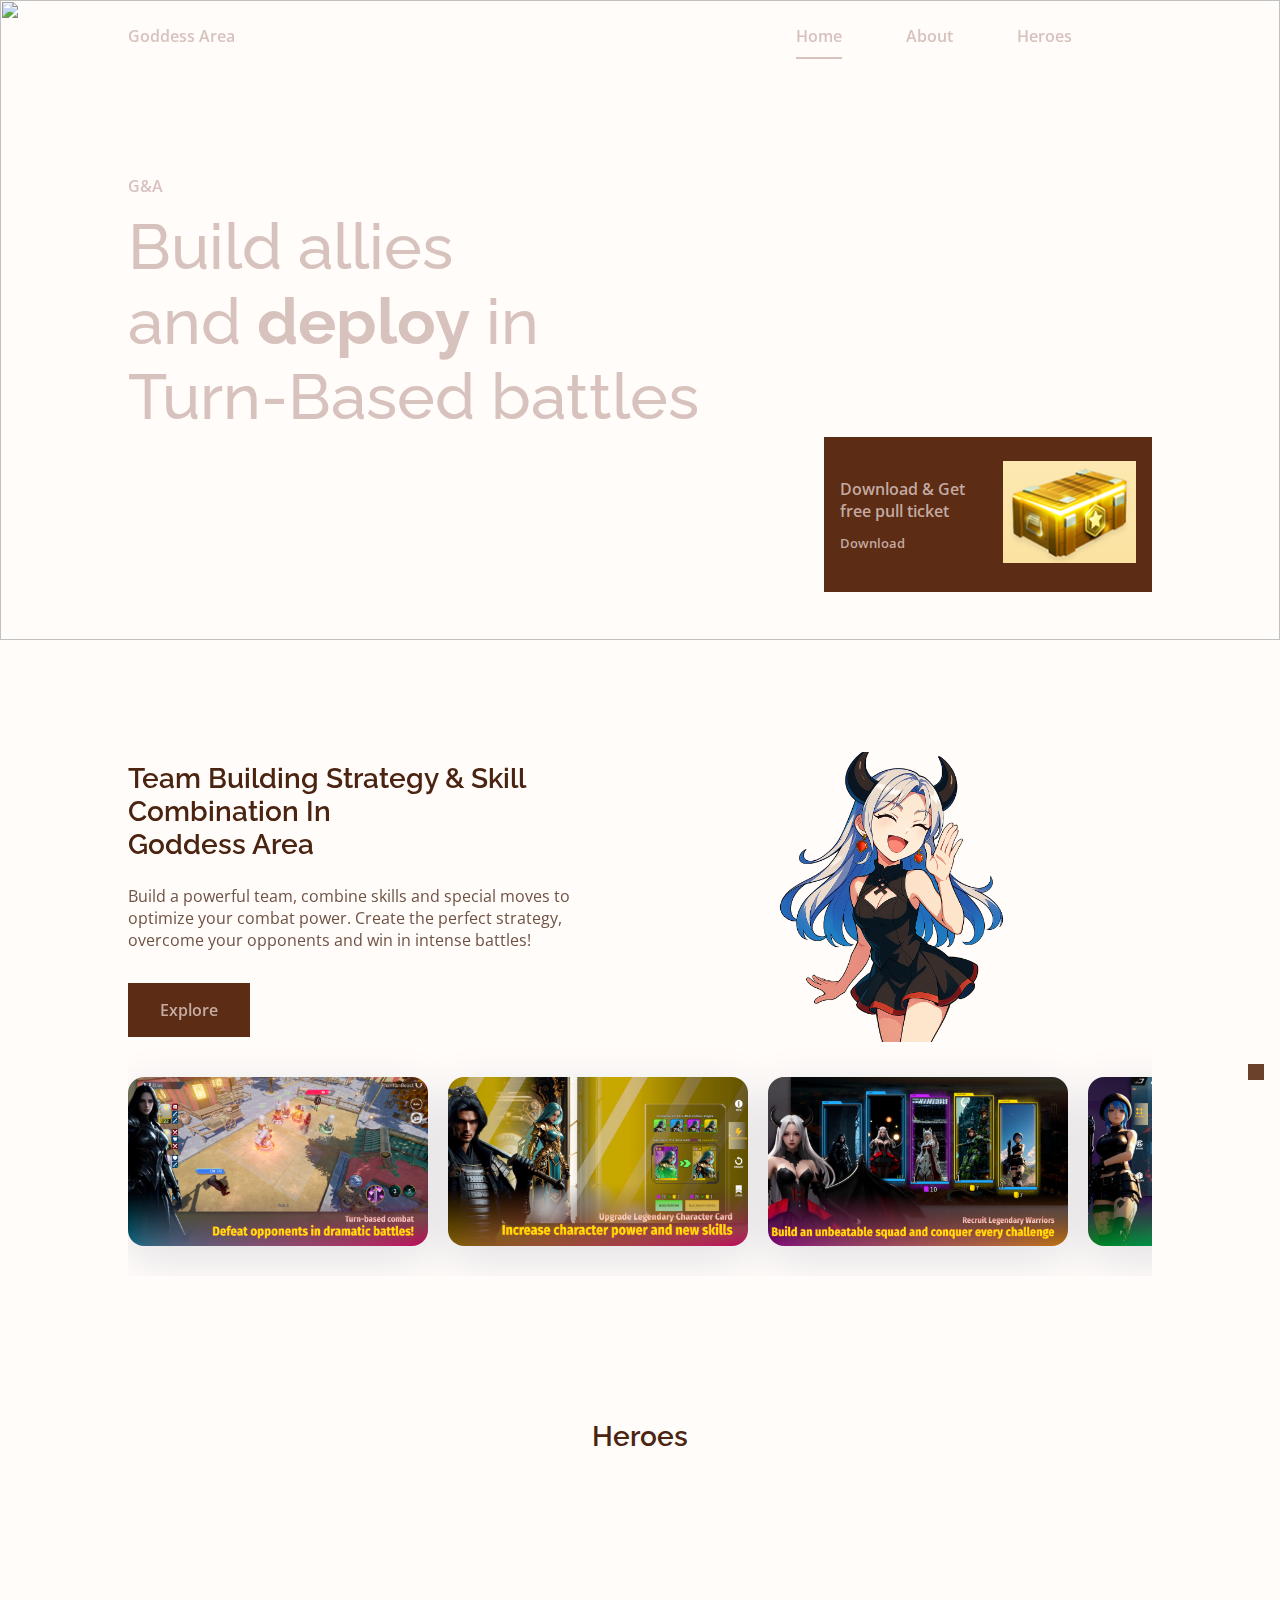
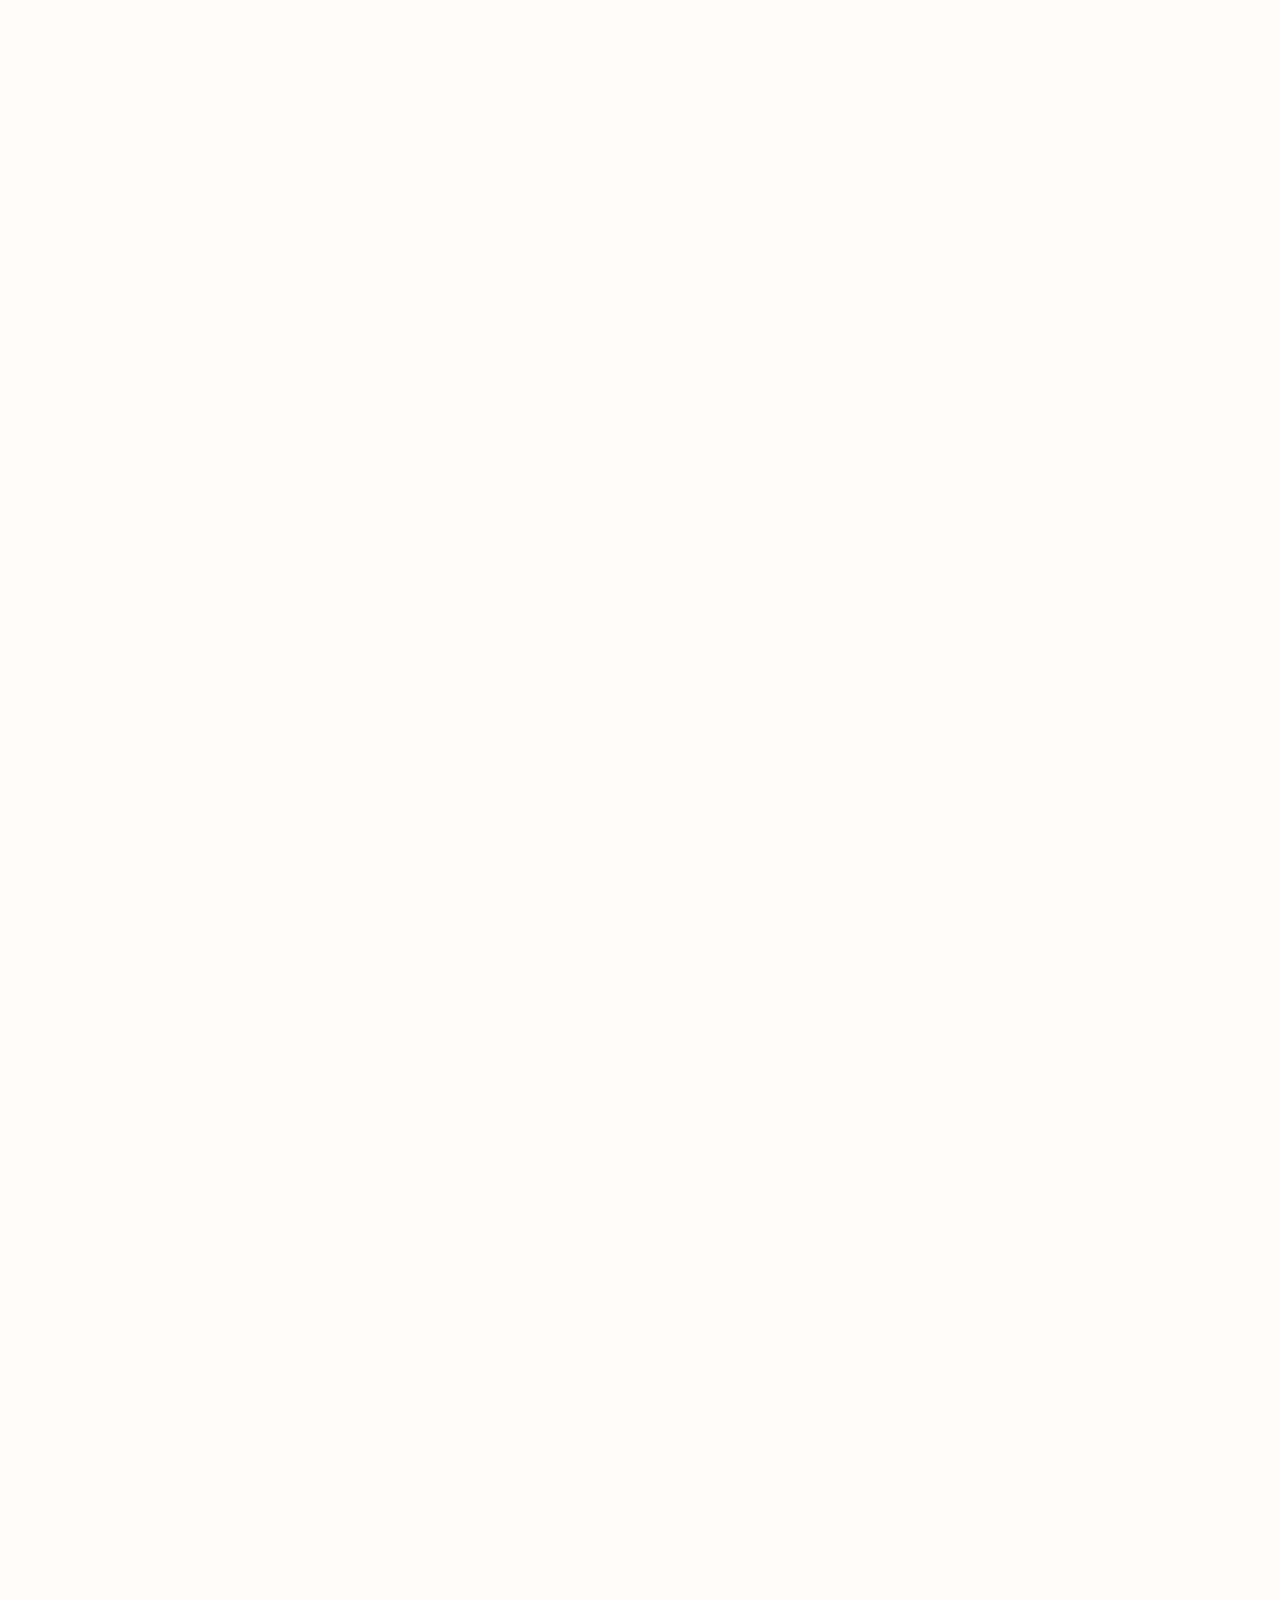
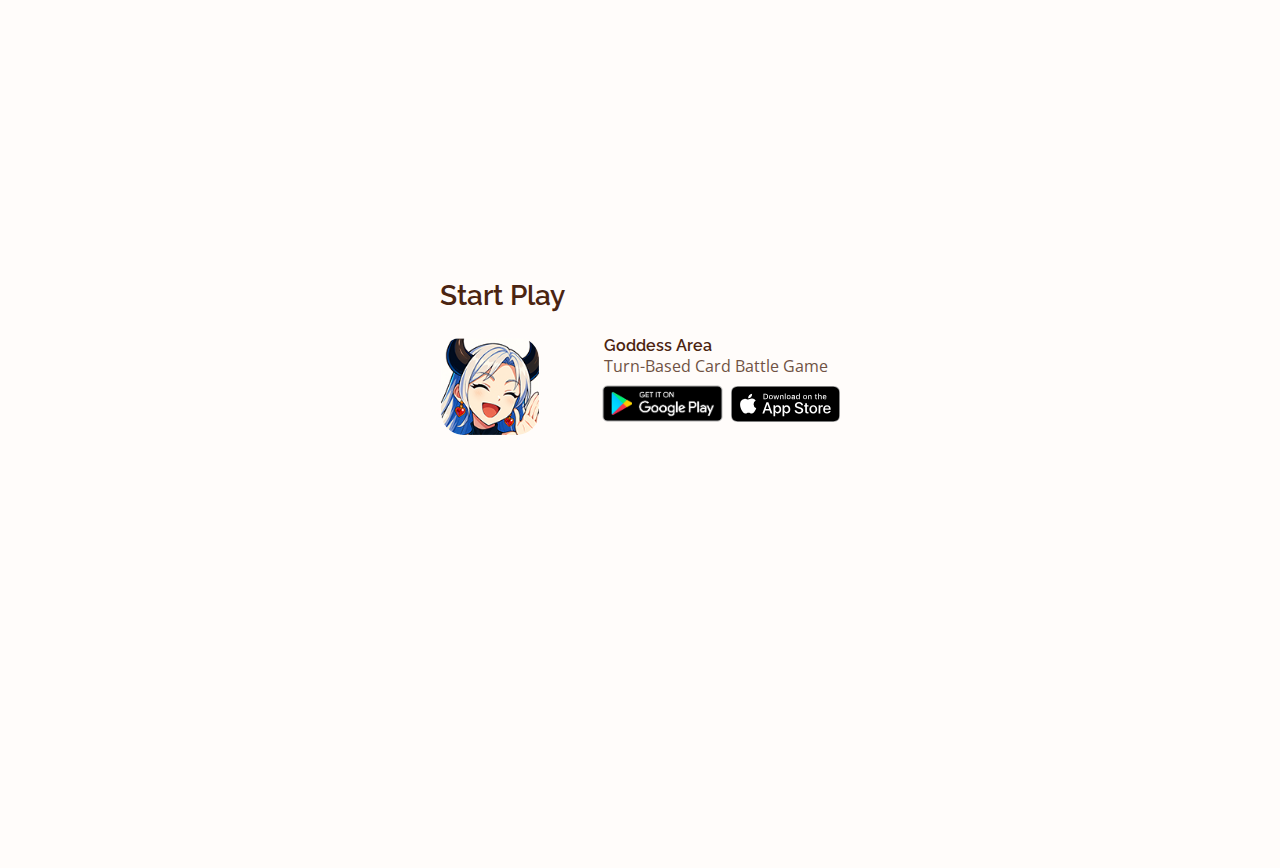
==== GoddessArea/index.html @ d46646c2 "add ga website" ====
<!DOCTYPE html>
    <html lang="en">
    <head>
        <meta charset="UTF-8">
        <meta name="viewport" content="width=device-width, initial-scale=1.0">

        <link rel="shortcut icon" href="assets/img/favicon.png" type="image/png">

        <!--=============== REMIXICONS ===============-->
        <link href="https://cdn.jsdelivr.net/npm/remixicon@2.5.0/fonts/remixicon.css" rel="stylesheet">
        
        <!--=============== SWIPER CSS ===============-->
        <link rel="stylesheet" href="assets/css/swiper-bundle.min.css">

        <!--=============== CSS ===============-->
        <link rel="stylesheet" href="assets/css/tobi.css" />
        <link rel="stylesheet" href="assets/css/styles.css">
        

        <title>Goddess Area</title>
    </head>
    <body>
        <header class="header" id="header">
            <nav class="nav container">
                <a href="#" class="nav__logo">Goddess Area</a>

                <div class="nav__menu" id="nav-menu">
                    <ul class="nav__list">
                        <li class="nav__item">
                            <a href="#home" class="nav__link active-link">Home</a>
                        </li>
                        <li class="nav__item">
                            <a href="#about" class="nav__link">About</a>
                        </li>
                        <li class="nav__item">
                            <a href="#heros" class="nav__link">Heroes</a>
                        </li>
                        <li class="nav__item">
                            <a href="#download" class="nav__link"></a>
                        </li>
                    </ul>

                    <div class="nav__dark">
                        <!-- Theme change button -->
                        <span class="change-theme-name">Dark mode</span>
                        <i class="ri-moon-line change-theme" id="theme-button"></i>
                    </div>

                    <i class="ri-close-line nav__close" id="nav-close"></i>
                </div>

                <div class="nav__toggle" id="nav-toggle">
                    <i class="ri-function-line"></i>
                </div>
            </nav>
        </header>

        <main class="main">
            <!--==================== HOME ====================-->
            <section class="home" id="home">
                <img src="assets/img/home.png" alt="" class="home__img">

                <div class="home__container container grid">
                    <div class="home__data">
                        <span class="home__data-subtitle">G&A</span>
                        <h1 class="home__data-title">Build allies <br>and <b>deploy</b> in <br>Turn-Based battles</h1>
                        <!-- <a href="#" class="button">Explore</a> -->

                    </div>

                    <div class="home__social">
                        <!-- <a href="https://www.facebook.com/" target="_blank" class="home__social-link">
                            <i class="ri-facebook-box-fill"></i>
                        </a>
                        <a href="https://www.instagram.com/" target="_blank" class="home__social-link">
                            <i class="ri-instagram-fill"></i>
                        </a>
                        <a href="https://twitter.com/" target="_blank" class="home__social-link">
                            <i class="ri-twitter-fill"></i>
                        </a> -->

                        <!-- <a href="https://www.youtube.com/@HarmonyVibeTune" target="_blank" class="home__social-link">
                            <i class="ri-youtube-fill"></i>
                        </a>
                        <a href="" target="_blank" class="home__social-link">
                            <i class="ri-instagram-fill"></i>
                        </a>
                        <a href="mailto:harmony@do-v.com" target="_blank" class="home__social-link">
                            <i class="ri-mail-fill"></i>
                        </a> -->
                    </div>

                    <div class="home__info">
                        <div>
                            <span class="home__info-title">Download & Get free pull ticket</span>
                            <a href="#download" class="button button--flex button--link home__info-button">
                                Download <i class="ri-arrow-right-line"></i>
                            </a>
                        </div>

                        <div class="home__info-overlay">
                            <img src="assets/img/boxgold.png" alt="" class="home__info-img">
                        </div>
                    </div>
                </div>
            </section>

            <!--==================== ABOUT ====================-->
            <section class="about section" id="about">
                <div class="about__container container grid">
                    <div class="about__data">
                        <h2 class="section__title about__title">Team Building Strategy & Skill Combination in<br> Goddess Area</h2>
                        <p class="about__description">Build a powerful team, combine skills and special moves to optimize your combat power. Create the perfect strategy, overcome your opponents and win in intense battles!
                        </p>
                        <a href="#" class="button">Explore</a>
                    </div>

                    <div class="about__img">
                        <!-- <div class="about__img-overlay">
                            <img src="assets/img/about1.png" alt="" class="about__img-one">
                        </div> -->

                        <div class="about__img-overlay">
                            <img src="assets/img/about2.png" alt="" class="about__img-two">
                        </div>
                    </div>
                </div>

                <!-- <section class="app__screenshots app__section"> -->
                    <div class="container">
                        <h2 class="app__section-title"></h2>
                    </div>
                    <div class="app__screenshots-wrapper container">
                        <div class="app__screenshots-list">
                            <a href="assets/img/preview/1.png" class="lightbox">
                                <img src="assets/img/preview/1.png" class="app__screenshot" alt="" />
                            </a>
                            <a href="assets/img/preview/2.png" class="lightbox">
                                <img src="assets/img/preview/2.png" class="app__screenshot" alt="" />
                            </a>
                            <a href="assets/img/preview/3.png" class="lightbox">
                                <img src="assets/img/preview/3.png" class="app__screenshot" alt="" />
                            </a>
                            <a href="assets/img/preview/3.png" class="lightbox">
                                <img src="assets/img/preview/4.png" class="app__screenshot" alt="" />
                            </a>                                                        
                        </div>
                    </div>
                <!-- </section> -->


            </section>
            
            <!--==================== DISCOVER ====================-->
            <!-- <section class="discover section" id="discover">
                <h2 class="section__title">Discover the most <br> attractive places</h2>
                
                <div class="discover__container container swiper-container">
                    <div class="swiper-wrapper">
                        
                        <div class="discover__card swiper-slide">
                            <img src="assets/img/discover1.jpg" alt="" class="discover__img">
                            <div class="discover__data">
                                <h2 class="discover__title">Bali</h2>
                                <span class="discover__description">24 tours available</span>
                            </div>
                        </div>

                        
                        <div class="discover__card swiper-slide">
                            <img src="assets/img/discover2.jpg" alt="" class="discover__img">
                            <div class="discover__data">
                                <h2 class="discover__title">Hawaii</h2>
                                <span class="discover__description">15 tours available</span>
                            </div>
                        </div>

                        
                        <div class="discover__card swiper-slide">
                            <img src="assets/img/discover3.jpg" alt="" class="discover__img">
                            <div class="discover__data">
                                <h2 class="discover__title">Hvar</h2>
                                <span class="discover__description">18 tours available</span>
                            </div>
                        </div>

                        
                        <div class="discover__card swiper-slide">
                            <img src="assets/img/discover4.jpg" alt="" class="discover__img">
                            <div class="discover__data">
                                <h2 class="discover__title">Whitehaven</h2>
                                <span class="discover__description">32 tours available</span>
                            </div>
                        </div>
                    </div>
                </div>
            </section> -->

            <!--==================== EXPERIENCE ====================-->
            <!-- <section class="experience section">
                <h2 class="section__title">With Our Experience <br> We Will Serve You</h2>

                <div class="experience__container container grid">
                    <div class="experience__content grid">
                        <div class="experience__data">
                            <h2 class="experience__number">20</h2>
                            <span class="experience__description">Year <br> Experience</span>
                        </div>

                        <div class="experience__data">
                            <h2 class="experience__number">75</h2>
                            <span class="experience__description">Complete <br> tours</span>
                        </div>

                        <div class="experience__data">
                            <h2 class="experience__number">650+</h2>
                            <span class="experience__description">Tourist <br> Destination</span>
                        </div>
                    </div>

                    <div class="experience__img grid">
                        <div class="experience__overlay">
                            <img src="assets/img/experience1.jpg" alt="" class="experience__img-one">
                        </div>
                        
                        <div class="experience__overlay">
                            <img src="assets/img/experience2.jpg" alt="" class="experience__img-two">
                        </div>
                    </div>
                </div>
            </section> -->

            <!--==================== VIDEO ====================-->
            <!-- <section class="video section">
                <h2 class="section__title">Demo</h2>

                <div class="video__container container">
                    <p class="video__description">Find out more with our video of the most beautiful and 
                        pleasant places for you and your family.
                    </p>

                    <div class="video__content">
                        <video id="video-file">
                            <source src="assets/video/video.mp4" type="video/mp4">
                        </video>

                        <button class="button button--flex video__button" id="video-button">
                            <i class="ri-play-line video__button-icon" id="video-icon"></i>
                        </button>
                        <iframe width="960" height="540"
                            src="https://www.youtube.com/embed/tgbNymZ7vqY?controls=0">
                        </iframe>
                    </div>
                </div>
            </section> -->

            <!--==================== PLACES ====================-->
            <section class="place section" id="heros">
                <h2 class="section__title">Heroes</h2>

                <div class="place__container container grid">
                    <!--==================== PLACES CARD 1 ====================-->
                    <div class="place__card">
                        <img src="assets/img/cs/1.png" alt="" class="place__img">
                        
                        <div class="place__content">
                            <span class="place__rating">
                                <i class="ri-star-line place__rating-icon"></i>
                                <!-- <span class="place__rating-number">4,8</span> -->
                            </span>

                            <div class="place__data">
                                <h3 class="place__title">Azure</h3>
                                <span class="place__subtitle">Legendary</span>
                                <!-- <span class="place__price">$0</span> -->
                            </div>
                        </div>

                        <button class="button button--flex place__button">
                            <i class="ri-arrow-right-line"></i>
                        </button>
                    </div>

                    <!--==================== PLACES CARD 2 ====================-->
                    <div class="place__card">
                        <img src="assets/img/cs/2.png" alt="" class="place__img">
                        
                        <div class="place__content">
                            <span class="place__rating">
                                <i class="ri-star-line place__rating-icon"></i>
                                <!-- <span class="place__rating-number">5,0</span> -->
                            </span>

                            <div class="place__data">
                                <h3 class="place__title">Warrior</h3>
                                <span class="place__subtitle">Legendary</span>
                                <!-- <span class="place__price">$0</span> -->
                            </div>
                        </div>

                        <button class="button button--flex place__button">
                            <i class="ri-arrow-right-line"></i>
                        </button>
                    </div>

                    <!--==================== PLACES CARD 3 ====================-->
                    <div class="place__card">
                        <img src="assets/img/cs/3.png" alt="" class="place__img">
                        
                        <div class="place__content">
                            <span class="place__rating">
                                <i class="ri-star-line place__rating-icon"></i>
                                <!-- <span class="place__rating-number">4,9</span> -->
                            </span>

                            <div class="place__data">
                                <h3 class="place__title">Xiaoyi</h3>
                                <span class="place__subtitle">Legendary</span>
                                <!-- <span class="place__price">$0</span> -->
                            </div>
                        </div>

                        <button class="button button--flex place__button">
                            <i class="ri-arrow-right-line"></i>
                        </button>
                    </div>

                    <!--==================== PLACES CARD 4 ====================-->
                    <div class="place__card">
                        <img src="assets/img/cs/4.png" alt="" class="place__img">
                        
                        <div class="place__content">
                            <span class="place__rating">
                                <i class="ri-star-line place__rating-icon"></i>
                                <!-- <span class="place__rating-number">4,8</span> -->
                            </span>

                            <div class="place__data">
                                <h3 class="place__title">Dryad</h3>
                                <span class="place__subtitle">Legendary</span>
                                <!-- <span class="place__price">$0</span> -->
                            </div>
                        </div>

                        <button class="button button--flex place__button">
                            <i class="ri-arrow-right-line"></i>
                        </button>
                    </div>

                    <!--==================== PLACES CARD 5 ====================-->
                    <div class="place__card">
                        <img src="assets/img/cs/5.png" alt="" class="place__img">
                        
                        <div class="place__content">
                            <span class="place__rating">
                                <i class="ri-star-line place__rating-icon"></i>
                                <!-- <span class="place__rating-number">4,8</span> -->
                            </span>

                            <div class="place__data">
                                <h3 class="place__title">Fox</h3>
                                <span class="place__subtitle">Legendary</span>
                                <!-- <span class="place__price">$0</span> -->
                            </div>
                        </div>

                        <button class="button button--flex place__button">
                            <i class="ri-arrow-right-line"></i>
                        </button>
                    </div>
                    
                    <!--==================== PLACES CARD 6 ====================-->
                    <div class="place__card">
                        <img src="assets/img/cs/6.png" alt="" class="place__img">
                        
                        <div class="place__content">
                            <span class="place__rating">
                                <i class="ri-star-line place__rating-icon"></i>
                                <!-- <span class="place__rating-number">4,8</span> -->
                            </span>

                            <div class="place__data">
                                <h3 class="place__title">Yulee</h3>
                                <span class="place__subtitle">Legendary</span>
                                <!-- <span class="place__price">$0</span> -->
                            </div>
                        </div>

                        <button class="button button--flex place__button">
                            <i class="ri-arrow-right-line"></i>
                        </button>
                    </div>

                    
                    <!--==================== PLACES CARD 7 ====================-->
                    <div class="place__card">
                        <img src="assets/img/cs/7.png" alt="" class="place__img">
                        
                        <div class="place__content">
                            <span class="place__rating">
                                <i class="ri-star-line place__rating-icon"></i>
                                <!-- <span class="place__rating-number">4,8</span> -->
                            </span>

                            <div class="place__data">
                                <h3 class="place__title">Laplace Archer</h3>
                                <span class="place__subtitle">Legendary</span>
                                <!-- <span class="place__price">$0</span> -->
                            </div>
                        </div>

                        <button class="button button--flex place__button">
                            <i class="ri-arrow-right-line"></i>
                        </button>
                    </div>

                    
                    <!--==================== PLACES CARD 8 ====================-->
                    <div class="place__card">
                        <img src="assets/img/cs/8.png" alt="" class="place__img">
                        
                        <div class="place__content">
                            <span class="place__rating">
                                <i class="ri-star-line place__rating-icon"></i>
                                <!-- <span class="place__rating-number">4,8</span> -->
                            </span>

                            <div class="place__data">
                                <h3 class="place__title">Lilia Carter</h3>
                                <span class="place__subtitle">Legendary</span>
                                <!-- <span class="place__price">$0</span> -->
                            </div>
                        </div>

                        <button class="button button--flex place__button">
                            <i class="ri-arrow-right-line"></i>
                        </button>
                    </div>
                    
                    
                    <!--==================== PLACES CARD 9 ====================-->
                    <div class="place__card">
                        <img src="assets/img/cs/9.png" alt="" class="place__img">
                        
                        <div class="place__content">
                            <span class="place__rating">
                                <i class="ri-star-line place__rating-icon"></i>
                                <!-- <span class="place__rating-number">4,8</span> -->
                            </span>

                            <div class="place__data">
                                <h3 class="place__title">Neeko</h3>
                                <span class="place__subtitle">Legendary</span>
                                <!-- <span class="place__price">$0</span> -->
                            </div>
                        </div>

                        <button class="button button--flex place__button">
                            <i class="ri-arrow-right-line"></i>
                        </button>
                    </div>

                    
                    <!--==================== PLACES CARD 10 ====================-->
                    <div class="place__card">
                        <img src="assets/img/cs/10.png" alt="" class="place__img">
                        
                        <div class="place__content">
                            <span class="place__rating">
                                <i class="ri-star-line place__rating-icon"></i>
                                <!-- <span class="place__rating-number">4,8</span> -->
                            </span>

                            <div class="place__data">
                                <h3 class="place__title">Ranger</h3>
                                <span class="place__subtitle">Legendary</span>
                                <!-- <span class="place__price">$0</span> -->
                            </div>
                        </div>

                        <button class="button button--flex place__button">
                            <i class="ri-arrow-right-line"></i>
                        </button>
                    </div>

                    
                    <!--==================== PLACES CARD 11 ====================-->
                    <div class="place__card">
                        <img src="assets/img/cs/11.png" alt="" class="place__img">
                        
                        <div class="place__content">
                            <span class="place__rating">
                                <i class="ri-star-line place__rating-icon"></i>
                                <!-- <span class="place__rating-number">4,8</span> -->
                            </span>

                            <div class="place__data">
                                <h3 class="place__title">Rift</h3>
                                <span class="place__subtitle">Legendary</span>
                                <!-- <span class="place__price">$0</span> -->
                            </div>
                        </div>

                        <button class="button button--flex place__button">
                            <i class="ri-arrow-right-line"></i>
                        </button>
                    </div>

                    
                    <!--==================== PLACES CARD 12 ====================-->
                    <div class="place__card">
                        <img src="assets/img/cs/12.png" alt="" class="place__img">
                        
                        <div class="place__content">
                            <span class="place__rating">
                                <i class="ri-star-line place__rating-icon"></i>
                                <!-- <span class="place__rating-number">4,8</span> -->
                            </span>

                            <div class="place__data">
                                <h3 class="place__title">Shinobi</h3>
                                <span class="place__subtitle">Legendary</span>
                                <!-- <span class="place__price">$0</span> -->
                            </div>
                        </div>

                        <button class="button button--flex place__button">
                            <i class="ri-arrow-right-line"></i>
                        </button>
                    </div>

                    
                    <!--==================== PLACES CARD 13 ====================-->
                    <div class="place__card">
                        <img src="assets/img/cs/13.png" alt="" class="place__img">
                        
                        <div class="place__content">
                            <span class="place__rating">
                                <i class="ri-star-line place__rating-icon"></i>
                                <!-- <span class="place__rating-number">4,8</span> -->
                            </span>

                            <div class="place__data">
                                <h3 class="place__title">Sniper</h3>
                                <span class="place__subtitle">Legendary</span>
                                <!-- <span class="place__price">$0</span> -->
                            </div>
                        </div>

                        <button class="button button--flex place__button">
                            <i class="ri-arrow-right-line"></i>
                        </button>
                    </div>

                    
                    <!--==================== PLACES CARD 14 ====================-->
                    <div class="place__card">
                        <img src="assets/img/cs/14.png" alt="" class="place__img">
                        
                        <div class="place__content">
                            <span class="place__rating">
                                <i class="ri-star-line place__rating-icon"></i>
                                <!-- <span class="place__rating-number">4,8</span> -->
                            </span>

                            <div class="place__data">
                                <h3 class="place__title">Syrabella</h3>
                                <span class="place__subtitle">Legendary</span>
                                <!-- <span class="place__price">$0</span> -->
                            </div>
                        </div>

                        <button class="button button--flex place__button">
                            <i class="ri-arrow-right-line"></i>
                        </button>
                    </div>
                    
                    
                    <!--==================== PLACES CARD 15 ====================-->
                    <div class="place__card">
                        <img src="assets/img/cs/15.png" alt="" class="place__img">
                        
                        <div class="place__content">
                            <span class="place__rating">
                                <i class="ri-star-line place__rating-icon"></i>
                                <!-- <span class="place__rating-number">4,8</span> -->
                            </span>

                            <div class="place__data">
                                <h3 class="place__title">Sakura</h3>
                                <span class="place__subtitle">Legendary</span>
                                <!-- <span class="place__price">$0</span> -->
                            </div>
                        </div>

                        <button class="button button--flex place__button">
                            <i class="ri-arrow-right-line"></i>
                        </button>
                    </div>                    

                    
                    <!--==================== PLACES CARD 16 ====================-->
                    <div class="place__card">
                        <img src="assets/img/cs/16.png" alt="" class="place__img">
                        
                        <div class="place__content">
                            <span class="place__rating">
                                <i class="ri-star-line place__rating-icon"></i>
                                <!-- <span class="place__rating-number">4,8</span> -->
                            </span>

                            <div class="place__data">
                                <h3 class="place__title">Zara</h3>
                                <span class="place__subtitle">Legendary</span>
                                <!-- <span class="place__price">$0</span> -->
                            </div>
                        </div>

                        <button class="button button--flex place__button">
                            <i class="ri-arrow-right-line"></i>
                        </button>
                    </div>

                </div>
            </section>

            <!--==================== SUBSCRIBE ====================-->
            <!-- <section class="subscribe section">
                <div class="subscribe__bg">
                    <div class="subscribe__container container">
                        <h2 class="section__title subscribe__title">Subscribe Our <br> Newsletter</h2>
                        <p class="subscribe__description">Subscribe to our newsletter and get a 
                            special 30% discount.
                        </p>
    
                        <form action="" class="subscribe__form">
                            <input type="text" placeholder="Enter email" class="subscribe__input">
    
                            <button class="button">
                                Subscribe
                            </button>
                        </form>
                    </div>
                </div>
            </section> -->
            
            <!--==================== SPONSORS ====================-->
            <!-- <section class="sponsor section">
                <div class="sponsor__container container grid">
                    <div class="sponsor__content">
                        <img src="assets/img/sponsors1.png" alt="" class="sponsor__img">
                    </div>
                    <div class="sponsor__content">
                        <img src="assets/img/sponsors2.png" alt="" class="sponsor__img">
                    </div>
                    <div class="sponsor__content">
                        <img src="assets/img/sponsors3.png" alt="" class="sponsor__img">
                    </div>
                    <div class="sponsor__content">
                        <img src="assets/img/sponsors4.png" alt="" class="sponsor__img">
                    </div>
                    <div class="sponsor__content">
                        <img src="assets/img/sponsors5.png" alt="" class="sponsor__img">
                    </div>
                </div>
            </section> -->

       <section class="download section" id="download">
        <div class="app__rect">
            <h2 class="section__title about__title">Start play</h2>
            <div class="app__header">
        <div class="app__logo-wrapper"> <img class="app__logo" src="assets/img/icon_game.png" alt="Goddess Area"></div>
        <div class="app__infos">
            <h1 class="app__name">Goddess Area</h1>
            <p class="app__description">Turn-Based Card Battle Game</p>
            <div class="app__buttons app__buttons">
                <a href="" class="app__button-play" target="_blank" title="Get on Google Play">
                    <img src="assets/img/google-play-badge.png" alt="Get on Google Play">
                </a>
                <a href="" class="app__button-ios" target="_blank" title="Get on Appstore">
                    <img src="assets/img/ios-badge.svg" alt="Get on Appstore">
                </a>
            </div>
        </div>
    </div>
        </div>
        </section>

        </main>

        <!--==================== FOOTER ====================-->
        <footer class="footer section">
            <div class="footer__container container grid">
                <div class="footer__content grid">
                    <div class="footer__data">
                        <h3 class="footer__title">Goddess Area</h3>
                        <p class="footer__description">Invite hero <br>join your team,<br>Lead them to victory.
                        </p>
                        <div>
                            <a href="https://www.facebook.com/" target="_blank" class="footer__social">
                                <i class="ri-facebook-box-fill"></i>
                            </a>
                            <!-- <a href="https://twitter.com/" target="_blank" class="footer__social">
                                <i class="ri-twitter-fill"></i>
                            </a>
                            <a href="https://www.instagram.com/" target="_blank" class="footer__social">
                                <i class="ri-instagram-fill"></i>
                            </a> -->
                            <!-- <a href="https://www.youtube.com/" target="_blank" class="footer__social">
                                <i class="ri-youtube-fill"></i>
                            </a> -->
                        </div>
                    </div>
    
                    <div class="footer__data">
                        <h3 class="footer__subtitle">About</h3>
                        <ul>
                            <li class="footer__item">
                                <a href="" class="footer__link">About Us</a>
                            </li>
                            <li class="footer__item">
                                <a href="" class="footer__link">Features</a>
                            </li>
                            <!-- <li class="footer__item">
                                <a href="" class="footer__link">New & Blog</a>
                            </li> -->
                        </ul>
                    </div>
    
                    <!-- <div class="footer__data">
                        <h3 class="footer__subtitle">Company</h3>
                        <ul>
                            <li class="footer__item">
                                <a href="" class="footer__link">Team</a>
                            </li>
                            <li class="footer__item">
                                <a href="" class="footer__link">Plan y Pricing</a>
                            </li>
                            <li class="footer__item">
                                <a href="" class="footer__link">Become a member</a>
                            </li>
                        </ul>
                    </div> -->

                    <div class="footer__data">
                        <h3 class="footer__subtitle">Other</h3>
                        <ul>
                            <li class="footer__item">
                                <a href="https://playluma.com/" class="footer__link">PlayLuma</a>
                            </li>
                            <li class="footer__item">
                                <a href="https://www.do-v.com/signin?tab=sign-in" class="footer__link">Web AR (vn)</a>
                            </li>
                            <li class="footer__item">
                                <a href="https://do-v.com/harmony/" class="footer__link">Harmony</a>
                            </li>
                        </ul>
                    </div>
    
                    <div class="footer__data">
                        <h3 class="footer__subtitle">Support</h3>
                        <ul>
                            <!-- <li class="footer__item">
                                <a href="" class="footer__link">FAQs</a>
                            </li>
                            <li class="footer__item">
                                <a href="" class="footer__link">Support Center</a>
                            </li> -->
                            <li class="footer__item">
                                <a href="mailto:contact@do-v.com" class="footer__link">Contact Us<br>contact@do-v.com</a>
                            </li>
                        </ul>
                    </div>
                </div>


                <div class="footer__rights">
                    <p class="footer__copy">&#169; 2025 Goddess Area do-v. All rigths reserved.</p>
                    <div class="footer__terms">
                        <a href="#" class="footer__terms-link">Terms & Agreements</a>
                        <a href="#" class="footer__terms-link">Privacy Policy</a>
                    </div>
                </div>
            </div>
        </footer>

         <!--========== SCROLL UP ==========-->
        <a href="#" class="scrollup" id="scroll-up">
            <i class="ri-arrow-up-line scrollup__icon"></i>
        </a>

        <!--=============== SCROLL REVEAL===============-->
        <script src="assets/js/scrollreveal.min.js"></script>
        
        <!--=============== SWIPER JS ===============-->
        <script src="assets/js/swiper-bundle.min.js"></script>

        <!--=============== MAIN JS ===============-->
        <script src="assets/js/main.js"></script>
        <script type="text/javascript" src="assets/css/tobi.min.js"></script>
		<script>
			window.onload = function () {
				var tobi = new Tobi();
			};
		</script>
        <!-- <script src="js/essential.js"></script>
        <script src="js/jquery.nice-select.min.js"></script> -->
    </body>
</html>
---- GoddessArea/assets/css/tobi.css ----
.tobi {
  background-color: rgba(0, 0, 0, 0.8);
  bottom: 0;
  box-sizing: border-box;
  contain: strict;
  font-size: 18px;
  left: 0;
  line-height: 1.5555555555555556;
  overflow: hidden;
  position: fixed;
  right: 0;
  top: 0;
  z-index: 1337;
}

.tobi[aria-hidden="true"] {
  display: none;
}

.tobi *,
.tobi *::before,
.tobi *::after {
  box-sizing: inherit;
}

.tobi-is-open {
  overflow-y: hidden;
}

.tobi__slider {
  bottom: 0;
  left: 0;
  position: absolute;
  right: 0;
  top: 0;
  will-change: transform;
}

.tobi__slider:not(.tobi__slider--is-dragging) {
  transition-duration: 0.3s;
  transition-property: transform;
  transition-timing-function: cubic-bezier(0.19, 1, 0.22, 1);
}

@media screen and (prefers-reduced-motion: reduce) {
  .tobi__slider:not(.tobi__slider--is-dragging) {
    transition: none;
  }
}

.tobi__slider--is-draggable [data-type] {
  cursor: -webkit-grab;
  cursor: grab;
}

.tobi__slider--is-dragging [data-type] {
  cursor: -webkit-grabbing;
  cursor: grabbing;
}

.tobi__slide {
  align-items: center;
  display: flex;
  height: 100%;
  justify-content: center;
  width: 100%;
}

.tobi__slide:not(.tobi__slide--is-active) {
  visibility: hidden;
}

.tobi [data-type] {
  max-height: 85vh;
  max-width: 85vw;
  overflow: hidden;
  overflow-y: auto;
  overscroll-behavior: contain;
}

.tobi [data-type] iframe,
.tobi [data-type] video {
  display: block !important;
}

.tobi [data-type] > figure {
  margin: 0;
  position: relative;
}

.tobi [data-type] > figure > img {
  display: block;
  height: auto;
  max-height: 85vh;
  max-width: 85vw;
  width: auto;
}

.tobi [data-type] > figure > figcaption {
  background-color: rgba(255, 255, 255, 0.94);
  bottom: 0;
  color: #1a2a3a;
  padding: 0.22222em 0.44444em;
  position: absolute;
  white-space: pre-wrap;
  width: 100%;
}

.tobi [data-type="html"] video {
  cursor: auto;
  max-height: 85vh;
  max-width: 85vw;
}

.tobi [data-type="iframe"] {
  /* Fix iframe scrolling on iOS */
  -webkit-overflow-scrolling: touch;
  transform: translate3d(0, 0, 0);
}

.tobi [data-type="iframe"] iframe {
  height: 85vh;
  width: 85vw;
}

.tobi > button {
  background-color: transparent;
  border: 0.05556em solid transparent;
  color: #fff;
  cursor: pointer;
  font: inherit;
  line-height: 1;
  margin: 0;
  opacity: 0.5;
  padding: 0.22222em;
  position: absolute;
  touch-action: manipulation;
  transition-duration: 0.3s;
  transition-property: opacity, transform;
  transition-timing-function: cubic-bezier(0.19, 1, 0.22, 1);
  will-change: opacity, transform;
  z-index: 1;
}

@media screen and (prefers-reduced-motion: reduce) {
  .tobi > button {
    transition: none;
    will-change: opacity;
  }
}

.tobi > button svg {
  pointer-events: none;
  stroke: #fff;
  stroke-width: 1;
  stroke-linecap: square;
  stroke-linejoin: miter;
  fill: none;
  color: #fff;
}

.tobi > button:active, .tobi > button:focus, .tobi > button:hover {
  opacity: 1;
  transform: scale(0.84);
}

@media screen and (prefers-reduced-motion: reduce) {
  .tobi > button:active, .tobi > button:focus, .tobi > button:hover {
    transform: none;
  }
}

.tobi > button.tobi__prev, .tobi > button.tobi__next {
  top: calc(50% - 1.94444em);
}

.tobi > button.tobi__prev svg, .tobi > button.tobi__next svg {
  height: 3.88889em;
  width: 3.88889em;
}

.tobi > button.tobi__prev {
  left: 0;
}

.tobi > button.tobi__next {
  right: 0;
}

.tobi > button.tobi__close {
  right: 0.27778em;
  top: 1em;
}

.tobi > button.tobi__close svg {
  height: 3.33333em;
  width: 3.33333em;
}

.tobi > button:disabled, .tobi > button[aria-hidden="true"] {
  display: none;
}

.tobi__counter {
  background-color: transparent;
  color: #fff;
  font-size: 1.11111em;
  left: 1em;
  line-height: 1;
  position: absolute;
  top: 2.22222em;
  z-index: 1;
}

.tobi__counter[aria-hidden="true"] {
  display: none;
}

.tobi-loader {
  display: inline-block;
  height: 5.55556em;
  left: calc(50% - 2.77778em);
  position: absolute;
  top: calc(50% - 2.77778em);
  width: 5.55556em;
}

.tobi-loader::before {
  animation: spin 1s infinite;
  border-radius: 100%;
  border: 0.22222em solid #949ba3;
  border-top-color: #fff;
  bottom: 0;
  content: "";
  left: 0;
  position: absolute;
  right: 0;
  top: 0;
  z-index: 1;
}

.tobi-zoom {
  border: 0;
  box-shadow: none;
  display: inline-block;
  position: relative;
  text-decoration: none;
}

.tobi-zoom img {
  display: block;
}

.tobi-zoom__icon {
  background-color: rgba(26, 42, 58, 0.94);
  bottom: 0;
  color: #fff;
  line-height: 1;
  position: absolute;
  right: 0;
}

.tobi-zoom__icon svg {
  color: #fff;
  fill: none;
  height: 1.11111em;
  padding: 0.22222em;
  pointer-events: none;
  stroke-linecap: square;
  stroke-linejoin: miter;
  stroke-width: 2;
  stroke: #fff;
  width: 1.11111em;
}

@keyframes spin {
  to {
    transform: rotate(360deg);
  }
}
---- GoddessArea/assets/css/styles.css ----
/*=============== GOOGLE FONTS ===============*/
@import url("https://fonts.googleapis.com/css2?family=Open+Sans:wght@400;600&family=Raleway:wght@500;600;700&display=swap");

/*=============== VARIABLES CSS ===============*/
:root {
  --header-height: 3rem;

  /*========== Colors ==========*/
  /* Change favorite color to match images */
  /*Green dark 190 - Green 171 - Grren Blue 200*/
  --hue-color: 20;

  /* HSL color mode */
  --first-color: hsl(var(--hue-color), 64%, 22%);
  --first-color-second: hsl(var(--hue-color), 64%, 22%);
  --first-color-alt: hsl(var(--hue-color), 64%, 15%);
  --title-color: hsl(var(--hue-color), 64%, 18%);
  --text-color: hsl(var(--hue-color), 24%, 35%);
  --text-color-light: hsl(var(--hue-color), 8%, 60%);
  --input-color: hsl(var(--hue-color), 24%, 97%);
  --body-color: hsl(var(--hue-color), 100%, 99%);
  --white-color: #d2bbb6e3;
  --scroll-bar-color: hsl(var(--hue-color), 12%, 90%);
  --scroll-thumb-color: hsl(var(--hue-color), 12%, 75%);

  /*========== Font and typography ==========*/
  --body-font: 'Open Sans', sans-serif;
  --title-font: 'Raleway', sans-serif;
  --biggest-font-size: 2.5rem;
  --h1-font-size: 1.5rem;
  --h2-font-size: 1.25rem;
  --h3-font-size: 1rem;
  --normal-font-size: .938rem;
  --small-font-size: .813rem;
  --smaller-font-size: .75rem;

  /*========== Font weight ==========*/
  --font-medium: 500;
  --font-semi-bold: 600;

  /*========== Margenes Bottom ==========*/
  --mb-0-25: .25rem;
  --mb-0-5: .5rem;
  --mb-0-75: .75rem;
  --mb-1: 1rem;
  --mb-1-25: 1.25rem;
  --mb-1-5: 1.5rem;
  --mb-2: 2rem;
  --mb-2-5: 2.5rem;

  /*========== z index ==========*/
  --z-tooltip: 10;
  --z-fixed: 100;

  /*========== Hover overlay ==========*/
  --img-transition: .3s;
  --img-hidden: hidden;
  --img-scale: scale(1.1);
}

@media screen and (min-width: 968px) {
  :root {
    --biggest-font-size: 4rem;
    --h1-font-size: 2.25rem;
    --h2-font-size: 1.75rem;
    --h3-font-size: 1.25rem;
    --normal-font-size: 1rem;
    --small-font-size: .875rem;
    --smaller-font-size: .813rem;
  }
}

/*========== Variables Dark theme ==========*/
body.dark-theme {
  --first-color-second: hsl(var(--hue-color), 54%, 12%);
  --title-color: hsl(var(--hue-color), 24%, 95%);
  --text-color: hsl(var(--hue-color), 8%, 75%);
  --input-color: hsl(var(--hue-color), 29%, 16%);
  --body-color: hsl(var(--hue-color), 29%, 12%);
  --scroll-bar-color: hsl(var(--hue-color), 12%, 48%);
  --scroll-thumb-color: hsl(var(--hue-color), 12%, 36%);
}

/*========== Button Dark/Light ==========*/
.nav__dark {
  display: flex;
  align-items: center;
  column-gap: 2rem;
  position: absolute;
  left: 3rem;
  bottom: 4rem;
}

.change-theme, .change-theme-name {
  color: var(--text-color);
}

.change-theme {
  cursor: pointer;
  font-size: 1rem;
}

.change-theme-name {
  font-size: var(--small-font-size);
}

/*=============== BASE ===============*/
* {
  box-sizing: border-box;
  padding: 0;
  margin: 0;
}

html {
  scroll-behavior: smooth;
}

body {
  margin: var(--header-height) 0 0 0;
  font-family: var(--body-font);
  font-size: var(--normal-font-size);
  background-color: var(--body-color);
  color: var(--text-color);
}

h1, h2, h3 {
  color: var(--title-color);
  font-weight: var(--font-semi-bold);
  font-family: var(--title-font);
}

ul {
  list-style: none;
}

a {
  text-decoration: none;
}

img,
video {
  max-width: 100%;
  height: auto;
}

button,
input {
  border: none;
  font-family: var(--body-font);
  font-size: var(--normal-font-size);
}

button {
  cursor: pointer;
}

input {
  outline: none;
}

.main {
  overflow-x: hidden;
}

/*=============== REUSABLE CSS CLASSES ===============*/
.section {
  padding: 4.5rem 0 2.5rem;
}

.section__title {
  font-size: var(--h2-font-size);
  color: var(--title-color);
  text-align: center;
  text-transform: capitalize;
  margin-bottom: var(--mb-2);
}

.container {
  max-width: 968px;
  margin-left: var(--mb-1);
  margin-right: var(--mb-1);
}

.grid {
  display: grid;
  gap: 1.5rem;
}

/*=============== HEADER ===============*/
.header {
  width: 100%;
  position: fixed;
  top: 0;
  left: 0;
  z-index: var(--z-fixed);
  background-color: transparent;
}

/*=============== NAV ===============*/
.nav {
  height: var(--header-height);
  display: flex;
  justify-content: space-between;
  align-items: center;
}

.nav__logo, .nav__toggle {
  color: var(--white-color);
}

.nav__logo {
  font-weight: var(--font-semi-bold);
}

.nav__toggle {
  font-size: 1.2rem;
  cursor: pointer;
}

.nav__menu {
  position: relative;
}

@media screen and (max-width: 767px) {
  .nav__menu {
    position: fixed;
    background-color: var(--body-color);
    top: 0;
    right: -100%;
    width: 70%;
    height: 100%;
    box-shadow: -1px 0 4px rgba(14, 55, 63, 0.15);
    padding: 3rem;
    transition: .4s;
  }
}

.nav__list {
  display: flex;
  flex-direction: column;
  row-gap: 2.5rem;
}

.nav__link {
  color: var(--text-color-light);
  font-weight: var(--font-semi-bold);
  text-transform: uppercase;
}

.nav__link:hover {
  color: var(--text-color);
}

.nav__close {
  position: absolute;
  top: .75rem;
  right: 1rem;
  font-size: 1.5rem;
  color: var(--title-color);
  cursor: pointer;
}

/* show menu */
.show-menu {
  right: 0;
}

/* Change background header */
.scroll-header {
  background-color: var(--body-color);
  box-shadow: 0 0 4px rgba(14, 55, 63, 0.15);
}

.scroll-header .nav__logo,
.scroll-header .nav__toggle {
  color: var(--title-color);
}

/* Active link */
.active-link {
  position: relative;
  color: var(--title-color);
}

.active-link::before {
  content: '';
  position: absolute;
  background-color: var(--title-color);
  width: 100%;
  height: 2px;
  bottom: -.75rem;
  left: 0;
}

/*=============== HOME ===============*/
.home__img {
  position: absolute;
  top: 0;
  left: 0;
  width: 100%;
  height: 100vh;
  object-fit: cover;
  object-position: 83%;
}

.home__container {
  position: relative;
  height: calc(100vh - var(--header-height));
  align-content: center;
  row-gap: 3rem;
}

.home__data-subtitle, 
.home__data-title, 
.home__social-link, 
.home__info {
  color: var(--white-color);
}

.home__data-subtitle {
  display: block;
  font-weight: var(--font-semi-bold);
  margin-bottom: var(--mb-0-75);
}

.home__data-title {
  font-size: var(--biggest-font-size);
  font-weight: var(--font-medium);
  margin-bottom: var(--mb-2-5);
}

.home__social {
  display: flex;
  flex-direction: column;
  row-gap: 1.5rem;
}

.home__social-link {
  font-size: 1.2rem;
  width: max-content;
}

.home__info {
  background-color: var(--first-color);
  display: flex;
  padding: 1.5rem 1rem;
  align-items: center;
  column-gap: .5rem;
  position: absolute;
  right: 0;
  bottom: 1rem;
  width: 228px;
}

.home__info-title {
  display: block;
  font-size: var(--small-font-size);
  font-weight: var(--font-semi-bold);
  margin-bottom: var(--mb-0-75);
}

.home__info-button {
  font-size: var(--smaller-font-size);
}

.home__info-overlay {
  overflow: var(--img-hidden);
}

.home__info-img {
  width: 145px;
  transition: var(--img-transition);
}

.home__info-img:hover {
  transform: var(--img-scale);
}

/*=============== BUTTONS ===============*/
.button {
  display: inline-block;
  background-color: var(--first-color);
  color: var(--white-color);
  padding: 1rem 2rem;
  font-weight: var(--font-semi-bold);
  transition: .3s;
}

.button:hover {
  background-color: var(--first-color-alt);
}

.button--flex {
  display: flex;
  align-items: center;
  column-gap: .25rem;
}

.button--link {
  background: none;
  padding: 0;
}

.button--link:hover {
  background: none;
}

/*=============== ABOUT ===============*/
.about__data {
  text-align: center;
}

.about__container {
  row-gap: 2.5rem;
}

.about__description {
  margin-bottom: var(--mb-2);
}

.about__img {
  display: flex;
  column-gap: 1rem;
  align-items: center;
  justify-content: center;
}

.about__img-overlay {
  overflow: var(--img-hidden);
}

.about__img-one {
  width: 130px;
}

.about__img-two {
  width: 180px;
}

.about__img-one, 
.about__img-two {
  transition: var(--img-transition);
}

.about__img-one:hover, 
.about__img-two:hover {
  transform: var(--img-scale);
}

/*=============== DISCOVER ===============*/
.discover__card {
  position: relative;
  width: 200px;
  overflow: var(--img-hidden);
}

.discover__data {
  position: absolute;
  bottom: 1.5rem;
  left: 1rem;
}

.discover__title, 
.discover__description {
  color: var(--white-color);
}

.discover__title {
  font-size: var(--h3-font-size);
  margin-bottom: var(--mb-0-25);
}

.discover__description {
  display: block;
  font-size: var(--smaller-font-size);
}

.discover__img {
  transition: var(--img-transition);
}

.discover__img:hover {
  transform: var(--img-scale);
}

.swiper-container-3d .swiper-slide-shadow-left,
.swiper-container-3d .swiper-slide-shadow-right {
  background-image: none;
}

/*=============== EXPERIENCE ===============*/
.experience__container {
  row-gap: 2.5rem;
  justify-content: center;
  justify-items: center;
}

.experience__content {
  grid-template-columns: repeat(3, 1fr);
  column-gap: 1rem;
  justify-items: center;
  padding: 0 2rem;
}

.experience__number {
  font-size: var(--h2-font-size);
  font-weight: var(--font-semi-bold);
  margin-bottom: var(--mb-0-5);
}

.experience__description {
  font-size: var(--small-font-size);
}

.experience__img {
  position: relative;
  padding-bottom: 2rem;
}

.experience__img-one, 
.experience__img-two {
  transition: var(--img-transition);
}

.experience__img-one:hover, 
.experience__img-two:hover {
  transform: var(--img-scale);
}

.experience__overlay {
  overflow: var(--img-hidden);
}

.experience__overlay:nth-child(1) {
  width: 263px;
  margin-right: 2rem;
}

.experience__overlay:nth-child(2) {
  width: 120px;
  position: absolute;
  top: 2rem;
  right: 0;
}

/*=============== VIDEO ===============*/
.video__container {
  padding-bottom: 1rem;
}

.video__description {
  text-align: center;
  margin-bottom: var(--mb-2-5);
}

.video__content {
  position: relative;
}

.video__button {
  position: absolute;
  right: 1rem;
  bottom: -1rem;
  padding: 1rem 1.5rem;
}

.video__button-icon {
  font-size: 1.2rem;
}

/*=============== PLACES ===============*/
.place__card, .place__img {
  height: 230px;
}
@media(max-width:500px) {
  .place__card, .place__img {
    height: 150px;
  }
}

.place__container {
  grid-template-columns: repeat(2, max-content);
  justify-content: center;
}

.place__card {
  position: relative;
  overflow: var(--img-hidden);
}

.place__card:hover .place__img {
  transform: var(--img-scale);
}

.place__img {
  transition: var(--img-transition);
}

.place__content, .place__title {
  color: var(--white-color);
}

.place__content {
  position: absolute;
  top: 0;
  left: 0;
  width: 100%;
  height: 100%;
  display: flex;
  flex-direction: column;
  justify-content: space-between;
  padding: .75rem .75rem 1rem;
}

.place__rating {
  align-self: flex-end;
  display: flex;
  align-items: center;
}

.place__rating-icon {
  font-size: .75rem;
  margin-right: var(--mb-0-25);
}

.place__rating-number {
  font-size: var(--small-font-size);
}

.place__subtitle, .place__price {
  display: block;
}

.place__title {
  font-size: var(--h3-font-size);
  margin-bottom: var(--mb-0-25);
}

.place__subtitle {
  font-size: var(--smaller-font-size);
  margin-bottom: var(--mb-1-25);
}

.place__button {
  position: absolute;
  right: 0;
  bottom: 0;
  padding: .75rem 1rem;
}

/*=============== SUBSCRIBE ===============*/
.subscribe__bg {
  background-color: var(--first-color-second);
  padding: 2.5rem 0;
}

.subscribe__title, 
.subscribe__description {
  color: var(--white-color);
}

.subscribe__description {
  text-align: center;
  margin-bottom: var(--mb-2-5);
}

.subscribe__form {
  background-color: var(--input-color);
  padding: .5rem;
  display: flex;
  justify-content: space-between;
}

.subscribe__input {
  width: 70%;
  padding-right: .5rem;
  background-color: var(--input-color);
  color: var(--text-color);
}

.subscribe__input::placeholder {
  color: var(--text-color);
}

/*=============== SPONSORS ===============*/
.sponsor__container {
  grid-template-columns: repeat(auto-fit, minmax(110px, 1fr));
  justify-items: center;
  row-gap: 3.5rem;
}

.sponsor__content:hover .sponsor__img {
  filter: invert(0.5);
}

.sponsor__img {
  width: 90px;
  filter: invert(0.7);
  transition: var(--img-transition);
}

/*=============== FOOTER ===============*/
.footer__container {
  row-gap: 5rem;
}

.footer__content {
  grid-template-columns: repeat(auto-fit, minmax(220px, 1fr));
  row-gap: 2rem;
}

.footer__title, 
.footer__subtitle {
  font-size: var(--h3-font-size);
}

.footer__title {
  margin-bottom: var(--mb-0-5);
}

.footer__description {
  margin-bottom: var(--mb-2);
}

.footer__social {
  font-size: 1.25rem;
  color: var(--title-color);
  margin-right: var(--mb-1-25);
}

.footer__subtitle {
  margin-bottom: var(--mb-1);
}

.footer__item {
  margin-bottom: var(--mb-0-75);
}

.footer__link {
  color: var(--text-color);
}

.footer__link:hover {
  color: var(--title-color);
}

.footer__rights {
  display: flex;
  flex-direction: column;
  row-gap: 1.5rem;
  text-align: center;
}

.footer__copy, .footer__terms-link {
  font-size: var(--small-font-size);
  color: var(--text-color-light);
}

.footer__terms {
  display: flex;
  column-gap: 1.5rem;
  justify-content: center;
}

.footer__terms-link:hover {
  color: var(--text-color);
}

/*========== SCROLL UP ==========*/
.scrollup {
  position: fixed;
  right: 1rem;
  bottom: -20%;
  background-color: var(--first-color);
  padding: .5rem;
  display: flex;
  opacity: .9;
  z-index: var(--z-tooltip);
  transition: .4s;
}

.scrollup:hover {
  background-color: var(--first-color-alt);
  opacity: 1;
}

.scrollup__icon {
  color: var(--white-color);
  font-size: 1.2rem;
}

/* Show scroll */
.show-scroll {
  bottom: 5rem;
}

/*=============== SCROLL BAR ===============*/
::-webkit-scrollbar {
  width: .60rem;
  background-color: var(--scroll-bar-color);
}

::-webkit-scrollbar-thumb {
  background-color: var(--scroll-thumb-color);
}

::-webkit-scrollbar-thumb:hover {
  background-color: var(--text-color-light);
}

/*=============== MEDIA QUERIES ===============*/
/* For small devices */
@media screen and (max-width: 340px) {
  .place__container {
    grid-template-columns: max-content;
    justify-content: center;
  }
  .experience__content {
    padding: 0;
  }
  .experience__overlay:nth-child(1) {
    width: 190px;
  }
  .experience__overlay:nth-child(2) {
    width: 80px;
  }
  .home__info {
    width: 190px;
    padding: 1rem;
  }
  .experience__img,
  .video__container {
    padding: 0;
  }
}

/* For medium devices */
@media screen and (min-width: 568px) {
  .video__container {
    display: grid;
    grid-template-columns: .6fr;
    justify-content: center;
  }
  .place__container {
    grid-template-columns: repeat(3, max-content);
  }
  .subscribe__form {
    width: 470px;
    margin: 0 auto;
  }
}

@media screen and (min-width: 768px) {
  body {
    margin: 0;
  }
  .nav {
    height: calc(var(--header-height) + 1.5rem);
  }
  .nav__link {
    color: var(--white-color);
    text-transform: initial;
  }
  .nav__link:hover {
    color: var(--white-color);
  }
  .nav__dark {
    position: initial;
  }
  .nav__menu {
    display: flex;
    column-gap: 1rem;
  }
  .nav__list {
    flex-direction: row;
    column-gap: 4rem;
  }
  .nav__toggle, .nav__close {
    display: none;
  }
  .change-theme-name {
    display: none;
  }
  .change-theme {
    color: var(--white-color);
  }
  .active-link::before {
    background-color: var(--white-color);
  }
  .scroll-header .nav__link {
    color: var(--text-color);
  }
  .scroll-header .active-link {
    color: var(--title-color);
  }
  .scroll-header .active-link::before {
    background-color: var(--title-color);
  }
  .scroll-header .change-theme {
    color: var(--text-color);
  }
  .section {
    padding: 7rem 0 2rem;
  }
  .home__container {
    height: 100vh;
    grid-template-rows: 1.8fr .5fr;
  }
  .home__data {
    align-self: flex-end;
  }
  .home__social {
    flex-direction: row;
    align-self: flex-end;
    margin-bottom: 3rem;
    column-gap: 2.5rem;
  }
  .home__info {
    bottom: 3rem;
  }
  .about__container {
    grid-template-columns: repeat(2, 1fr);
    align-items: center;
  }
  .about__data, .about__title {
    text-align: initial;
  }
  .about__title {
    margin-bottom: var(--mb-1-5);
  }
  .about__description {
    margin-bottom: var(--mb-2);
  }
  .discover__container {
    width: 610px;
    margin-left: auto;
    margin-right: auto;
  }
  .discover__container,
  .place__container {
    padding-top: 2rem;
  }
  .experience__overlay:nth-child(1) {
    width: 363px;
    margin-right: 4rem;
  }
  .experience__overlay:nth-child(2) {
    width: 160px;
  }
  .subscribe__bg {
    background: none;
    padding: 0;
  }
  .subscribe__container {
    background-color: var(--first-color-second);
    padding: 3.5rem 0;
  }
  .subscribe__input {
    padding: 0 .5rem;
  }
  .footer__rights {
    flex-direction: row;
    justify-content: space-between;
  }
}

/* For large devices */
@media screen and (min-width: 1024px) {
  .container {
    margin-left: auto;
    margin-right: auto;
  }
  .home__container {
    grid-template-rows: 2fr .5fr;
  }
  .home__info {
    width: 328px;
    grid-template-columns: 1fr 2fr;
    column-gap: 2rem;
  }
  .home__info-title {
    font-size: var(--normal-font-size);
  }
  .home__info-img {
    width: 240px;
  }
  .about__img-one {
    width: 230px;
  }
  .about__img-two {
    width: 290px;
  }
  .discover__card {
    width: 237px;
  }
  .discover__container {
    width: 700px;
  }
  .discover__data {
    left: 1.5rem;
    bottom: 2rem;
  }
  .discover__title {
    font-size: var(--h2-font-size);
  }
  .experience__content {
    margin: var(--mb-1) 0;
    column-gap: 3.5rem;
  }
  .experience__overlay:nth-child(1) {
    width: 463px;
    margin-right: 7rem;
  }
  .experience__overlay:nth-child(2) {
    width: 220px;
    top: 3rem;
  }
  .video__container {
    grid-template-columns: .7fr;
  }
  .video__description {
    padding: 0 8rem;
  }
  .place__container {
    gap: 3rem 2rem;
  }
  .place__card, .place__img {
    height: 263px;
  }
  .footer__content {
    justify-items: center;
  }
}

@media screen and (min-width: 1200px) {
  .container {
    max-width: 1024px;
  }
}

/* For tall screens on mobiles y desktop*/
@media screen and (min-height: 721px) {
  body {
    margin: 0;
  }
  .home__container, .home__img {
    height: 640px;
  }
}

.app__header {
  display: flex;
  /* flex-direction: row; */
  /* margin-top: 128px; */
  /* margin-bottom: 128px; */
  align-items: center;
  margin: auto;
}
@media (max-width: 768px) {
  .app__header {
    align-items: flex-start;
    margin-top: 32px;
    margin-bottom: 16px;
  }
}
.app__logo-wrapper {
  display: inline-block;
  /* background-image: url("ios-mask-border-128.svg"); */
  background-size: contain;
  max-width: 100px;
  max-height: 100px;
  padding: 1px;
  margin-right: 64px;
  width: 100%;
  height: 100%;
  background-repeat: no-repeat;
  
}
html[dir=rtl] .app__logo-wrapper {
  margin-left: 64px;
  margin-right: 0;
}
@media (max-width: 768px) {
  .app__logo-wrapper {
    max-width: 100px;
    max-height: 100px;
    margin-right: 16px;
  }
}
.app__logo {
  border-radius: 22.5%;
  /* mask-image: url("ios-mask.svg"); */
  mask-size: cover;
  width: 100%;
  height: auto;
}
.app__name {
  font-size: var(--font-xl);
  margin: 0;
}
.app__description {
  font-size: var(--font-lg);
}
@media (max-width: 768px) {
  .app__description {
    margin-top: 8px;
    margin-bottom: 0;
  }
}
.app__screenshots-list {
  display: grid;
  grid-template-columns: 300px 300px 300px 300px 300px 300px 300px 300px;
  grid-column-gap: 20px;
  padding: 30px 0;
}
@media (max-width: 768px) {
  .app__screenshots-list {
    padding: 32px;
    width: 800px;
  }
}
.app__screenshot {
  width: 100%;
  border-radius: 16px;
  box-shadow: 0 12px 48px rgba(17, 16, 62, 0.12);
  transition: all 0.3s ease-in-out;
  transform: scale(1);
  cursor: pointer;
}
.app__screenshot:hover {
  box-shadow: 0 24px 48px rgba(17, 16, 62, 0.12);
  transform: scale(1.05);
}
.app__screenshots-wrapper {
  overflow-y: auto;
}
.app__buttons {
  display: flex;
  flex-direction: row;
  align-items: center;
  margin-left: -9.8px;
}
.app__buttons--mobile {
  display: none;
}
@media (max-width: 768px) {
  .app__buttons {
    margin-left: 0;
    margin-bottom: 64px;
  }
  .app__buttons--mobile {
    display: flex;
    justify-content: center;
  }
  .app__buttons--desktop {
    display: none;
  }
}
.app__button-play img {
  width: 176.4px;
}
.app__button-ios img {
  width: 140px;
}
.app__button-web {
  margin-left: 12px;
}
.app__button-web img {
  width: 157px;
}
@media (max-width: 768px) {
  .app__button-play img {
    width: 126px;
  }
  .app__button-ios img {
    width: 100px;
  }
  .app__button-web {
    margin-left: 8px;
  }
  .app__button-web img {
    width: 112px;
  }
}
.app__section-title {
  font-size: var(--font-lg);
}
.app__section {
  margin-bottom: 128px;
}
@media (max-width: 768px) {
  .app__section {
    margin-bottom: 64px;
  }
}
.app__featured-content {
  display: grid;
  grid-template-columns: 1fr 1fr 1fr 1fr;
  grid-column-gap: 32px;
  align-items: center;
}
@media (max-width: 768px) {
  .app__featured-content {
    display: block;
    padding: 32px;
  }
}
.app__featured-image {
  width: 100%;
  margin: auto;
}
.tobi-zoom__icon {
  display: none;
}
.app__rect {
  max-width: 400px;
  margin: auto;
}
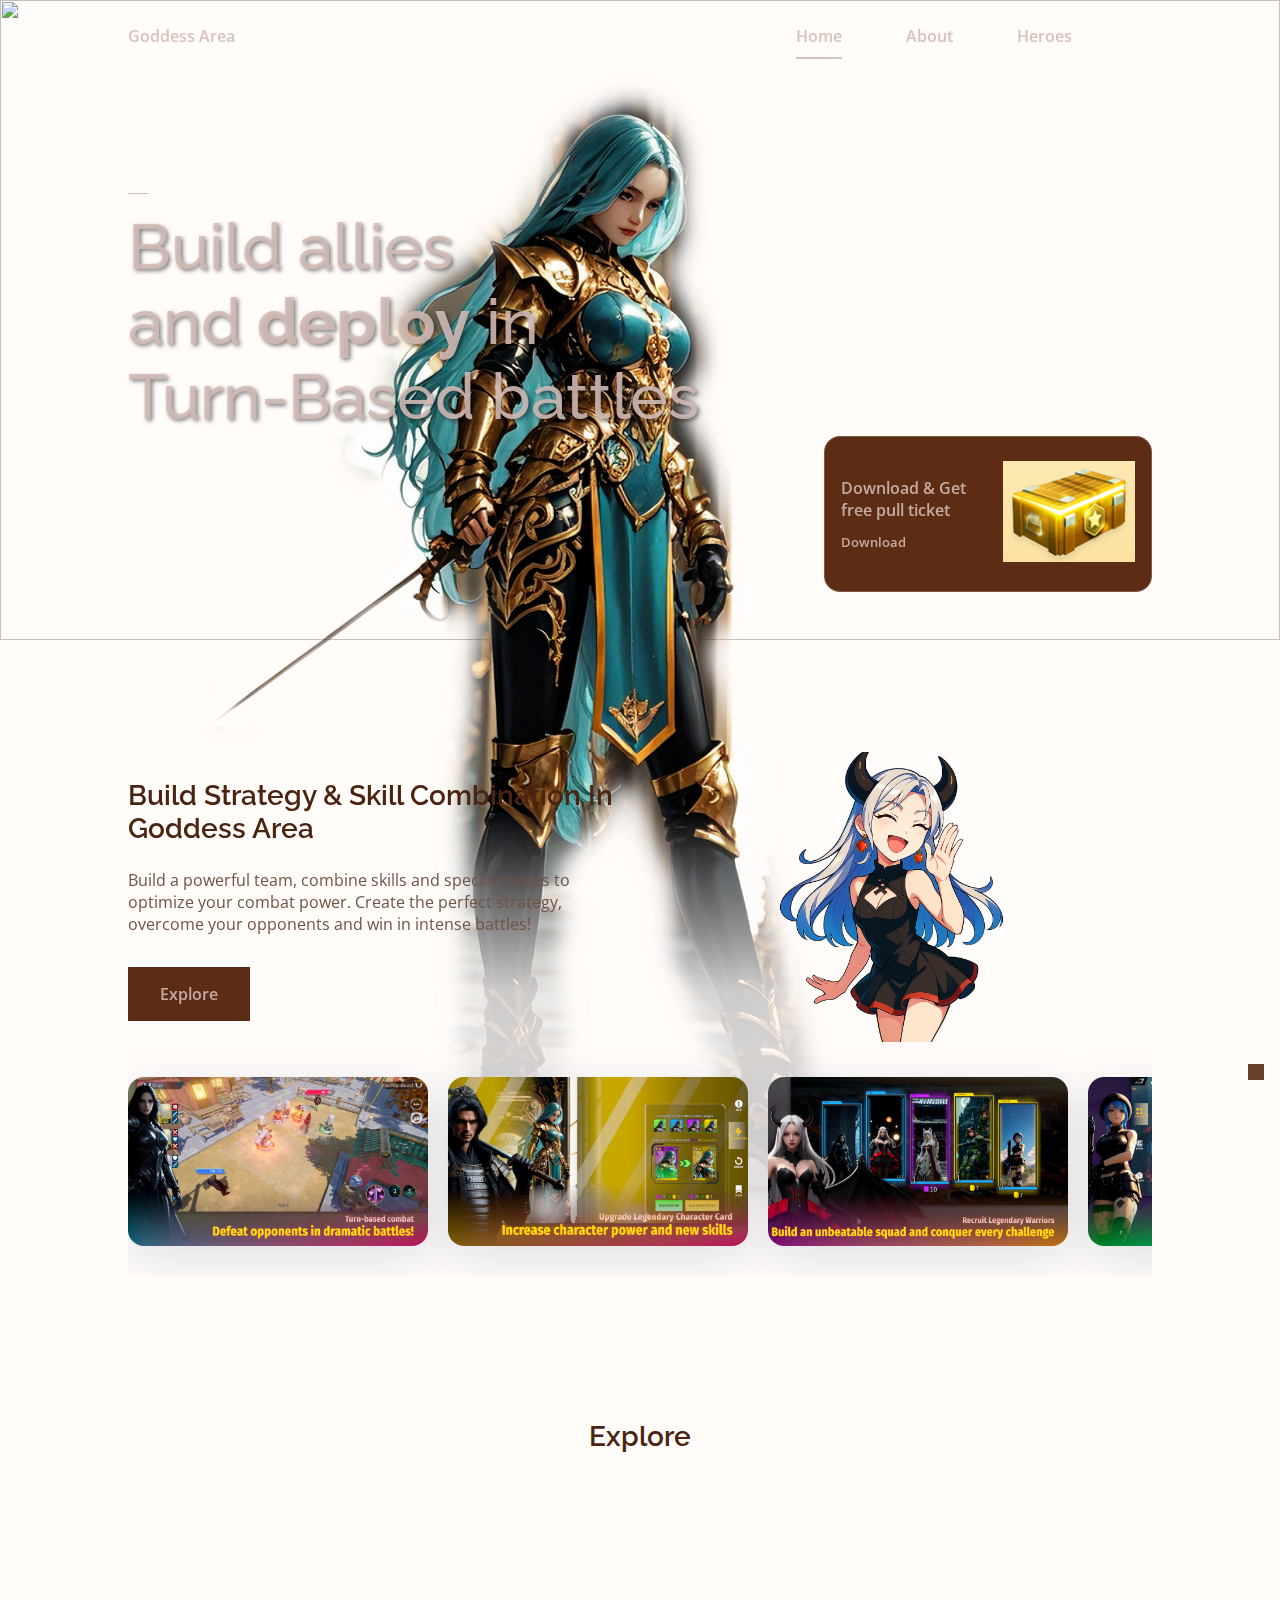
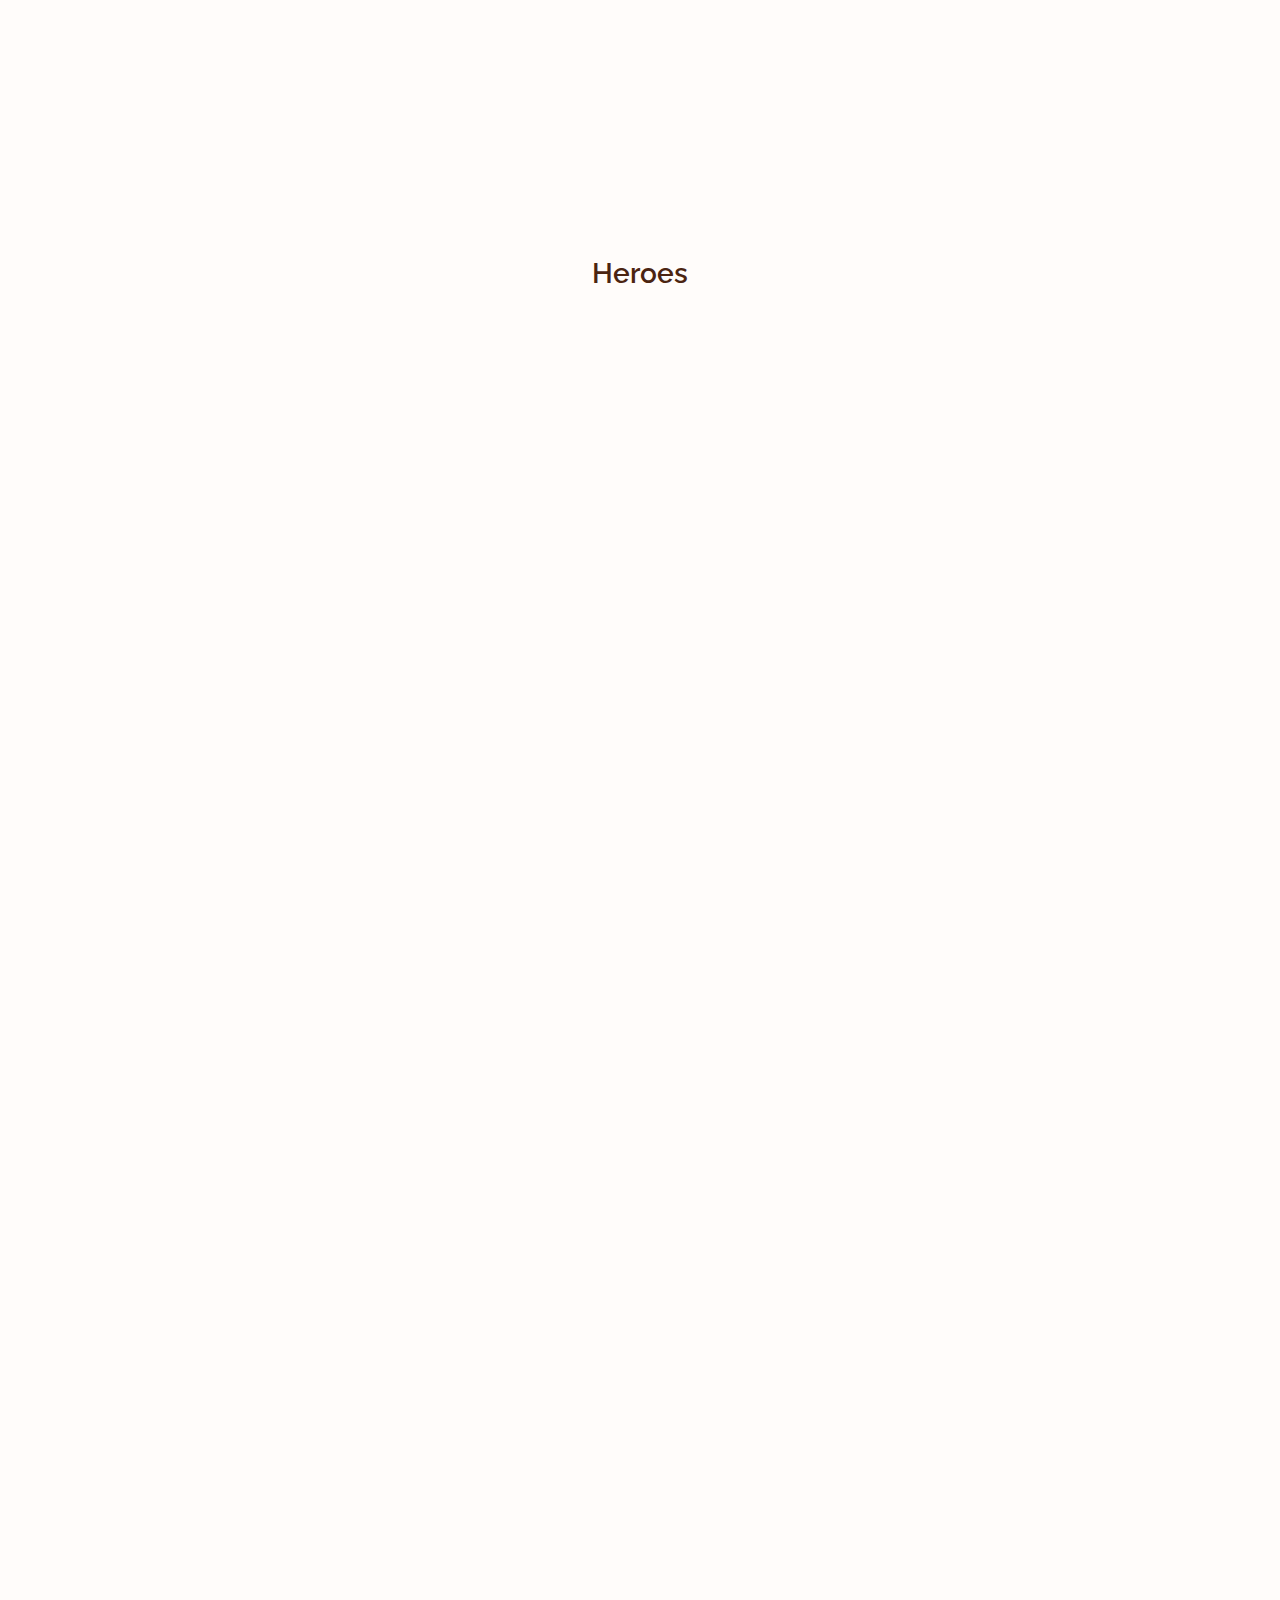
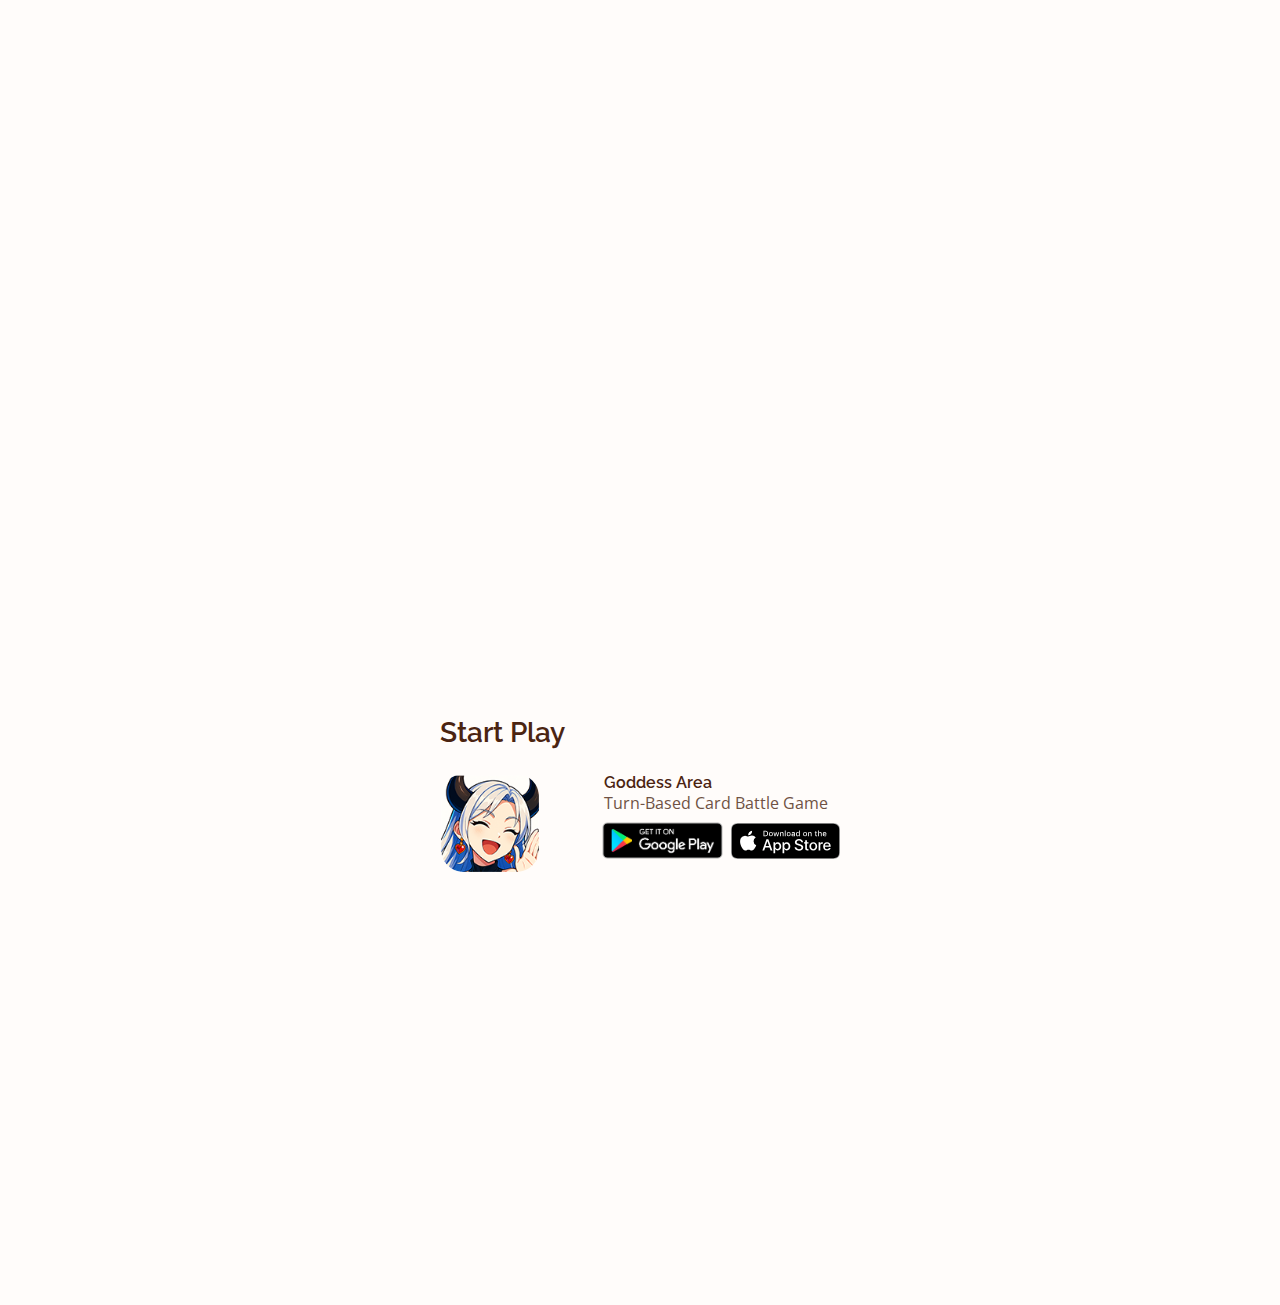
==== commit b5b90f2f: "update" ====
--- a/GoddessArea/index.html
+++ b/GoddessArea/index.html
@@ -58,11 +58,11 @@
         <main class="main">
             <!--==================== HOME ====================-->
             <section class="home" id="home">
-                <img src="assets/img/home.png" alt="" class="home__img">
-
+                <img src="assets/img/homebg.png" alt="" class="home__img">
+                <img src="assets/img/character.png" alt="" class="character__img">
                 <div class="home__container container grid">
                     <div class="home__data">
-                        <span class="home__data-subtitle">G&A</span>
+                        <span class="home__data-subtitle">___</span>
                         <h1 class="home__data-title">Build allies <br>and <b>deploy</b> in <br>Turn-Based battles</h1>
                         <!-- <a href="#" class="button">Explore</a> -->
 
@@ -90,7 +90,7 @@
                         </a> -->
                     </div>
 
-                    <div class="home__info">
+                    <div class="home__info blurbg">
                         <div>
                             <span class="home__info-title">Download & Get free pull ticket</span>
                             <a href="#download" class="button button--flex button--link home__info-button">
@@ -109,7 +109,7 @@
             <section class="about section" id="about">
                 <div class="about__container container grid">
                     <div class="about__data">
-                        <h2 class="section__title about__title">Team Building Strategy & Skill Combination in<br> Goddess Area</h2>
+                        <h2 class="section__title about__title">Build Strategy & Skill Combination in<br> Goddess Area</h2>
                         <p class="about__description">Build a powerful team, combine skills and special moves to optimize your combat power. Create the perfect strategy, overcome your opponents and win in intense battles!
                         </p>
                         <a href="#" class="button">Explore</a>
@@ -231,28 +231,20 @@
             </section> -->
 
             <!--==================== VIDEO ====================-->
-            <!-- <section class="video section">
-                <h2 class="section__title">Demo</h2>
+            <section class="video section">
+                <h2 class="section__title">Explore</h2>
 
                 <div class="video__container container">
-                    <p class="video__description">Find out more with our video of the most beautiful and 
-                        pleasant places for you and your family.
+                    <p class="video__description">Explore characters with backstories, continuously upgrade and rise to the top of the league rankings.
                     </p>
 
                     <div class="video__content">
-                        <video id="video-file">
-                            <source src="assets/video/video.mp4" type="video/mp4">
+                        <video id="video-file" autoplay loop muted playsinline>
+                          <source src="assets/img/xiaoyiwait.mp4" type="video/mp4">
                         </video>
-
-                        <button class="button button--flex video__button" id="video-button">
-                            <i class="ri-play-line video__button-icon" id="video-icon"></i>
-                        </button>
-                        <iframe width="960" height="540"
-                            src="https://www.youtube.com/embed/tgbNymZ7vqY?controls=0">
-                        </iframe>
-                    </div>
-                </div>
-            </section> -->
+                      </div>
+                </div>
+            </section>
 
             <!--==================== PLACES ====================-->
             <section class="place section" id="heros">
@@ -777,8 +769,8 @@
                 <div class="footer__rights">
                     <p class="footer__copy">&#169; 2025 Goddess Area do-v. All rigths reserved.</p>
                     <div class="footer__terms">
-                        <a href="#" class="footer__terms-link">Terms & Agreements</a>
-                        <a href="#" class="footer__terms-link">Privacy Policy</a>
+                        <a href="https://playluma.com/pages/app-term-conditions.html" class="footer__terms-link">Terms & Agreements</a>
+                        <a href="https://playluma.com/pages/app-privacy-policy.html" class="footer__terms-link">Privacy Policy</a>
                     </div>
                 </div>
             </div>
--- a/GoddessArea/assets/css/styles.css
+++ b/GoddessArea/assets/css/styles.css
@@ -26,7 +26,7 @@
   /*========== Font and typography ==========*/
   --body-font: 'Open Sans', sans-serif;
   --title-font: 'Raleway', sans-serif;
-  --biggest-font-size: 2.5rem;
+  --biggest-font-size: 1.8rem;
   --h1-font-size: 1.5rem;
   --h2-font-size: 1.25rem;
   --h3-font-size: 1rem;
@@ -293,6 +293,22 @@
 }
 
 /*=============== HOME ===============*/
+/* .home__img {
+  position: absolute;
+  top: 0;
+  left: 0;
+  width: 100%;
+  height: 100vh;
+  object-fit: cover;
+  object-position: 83%;
+} */
+
+@keyframes floatUpDown {
+  0% { transform: translateY(0); }
+  50% { transform: translateY(-5px); }
+  100% { transform: translateY(0); }
+}
+
 .home__img {
   position: absolute;
   top: 0;
@@ -301,6 +317,41 @@
   height: 100vh;
   object-fit: cover;
   object-position: 83%;
+  animation: floatUpDown 4s ease-in-out infinite;
+}
+
+@keyframes floatLeftRight {
+  0% { transform: translateX(-50%) translateX(0); }
+  50% { transform: translateX(-50%) translateX(20px); }
+  100% { transform: translateX(-50%) translateX(0); }
+}
+
+.character__img {
+  position: absolute;
+  left: 50%;
+  transform: translateX(-50%);
+  height: 200vh;
+  object-fit: cover;
+  margin-top: -50vh;
+  animation: floatLeftRight 3s ease-in-out infinite;
+  
+  /* mask-image: linear-gradient(to top, transparent 0%, black 30%, black 100%);
+  -webkit-mask-image: linear-gradient(to top, transparent 0%, black 30%, black 100%); */
+
+  mask-image: linear-gradient(to top, transparent 0%, rgba(0, 0, 0, 0.2) 20%, black 30%, black 100%);
+  -webkit-mask-image: linear-gradient(to top, transparent 0%, rgba(0, 0, 0, 0.2) 20%, black 30%, black 100%);
+  mask-mode: alpha;
+  mask-repeat: no-repeat;
+  mask-size: 100% 100%;
+}
+
+.blurbg {
+  background: rgba(255, 255, 255, 0.1);
+  backdrop-filter: blur(10px);
+  -webkit-backdrop-filter: blur(10px);
+  border-radius: 1rem;
+  padding: 1.5rem;
+  border: 1px solid rgba(255, 255, 255, 0.2);
 }
 
 .home__container {
@@ -327,6 +378,8 @@
   font-size: var(--biggest-font-size);
   font-weight: var(--font-medium);
   margin-bottom: var(--mb-2-5);
+
+  text-shadow: 2px 2px 4px rgba(0, 0, 0, 0.5);
 }
 
 .home__social {
@@ -555,6 +608,14 @@
 
 .video__content {
   position: relative;
+  display: flex;
+  justify-content: center;
+}
+
+.video__content video {
+  width: 128px;
+  height: auto;
+  border-radius: 12px;
 }
 
 .video__button {
